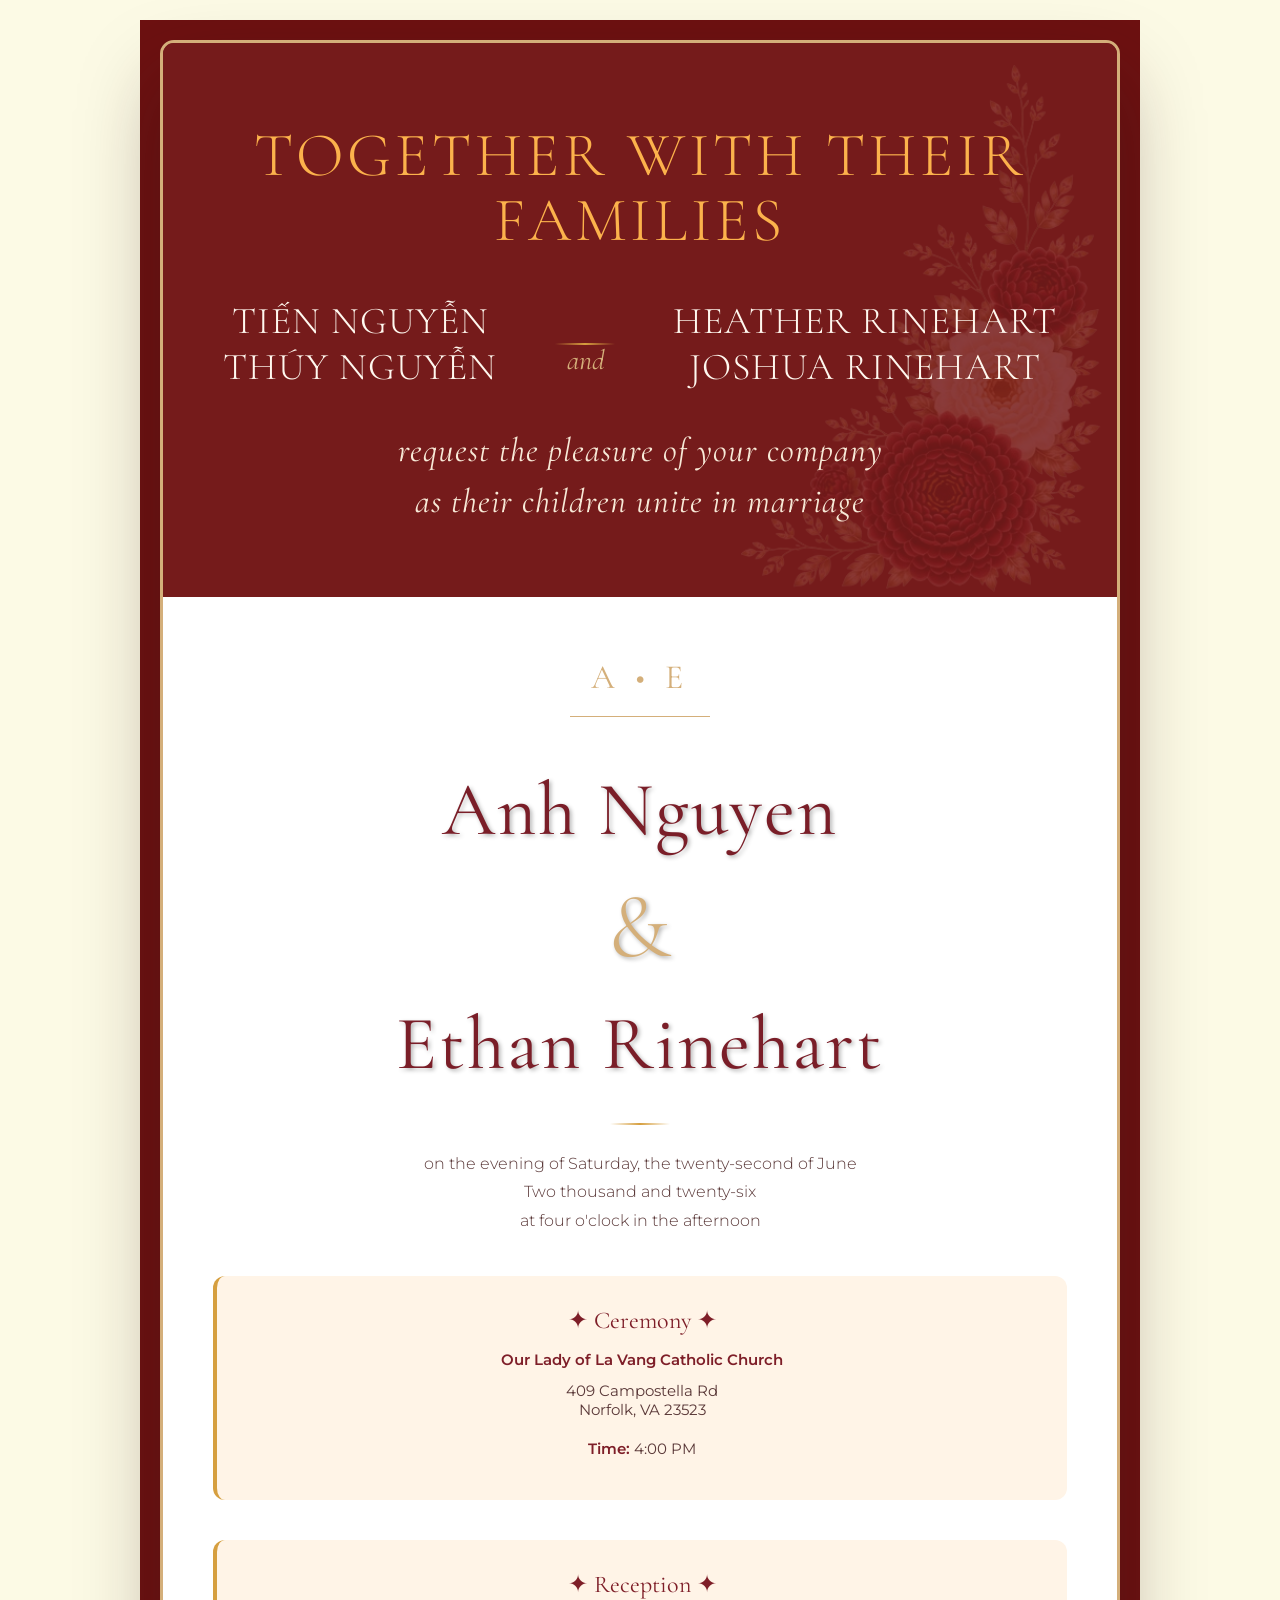
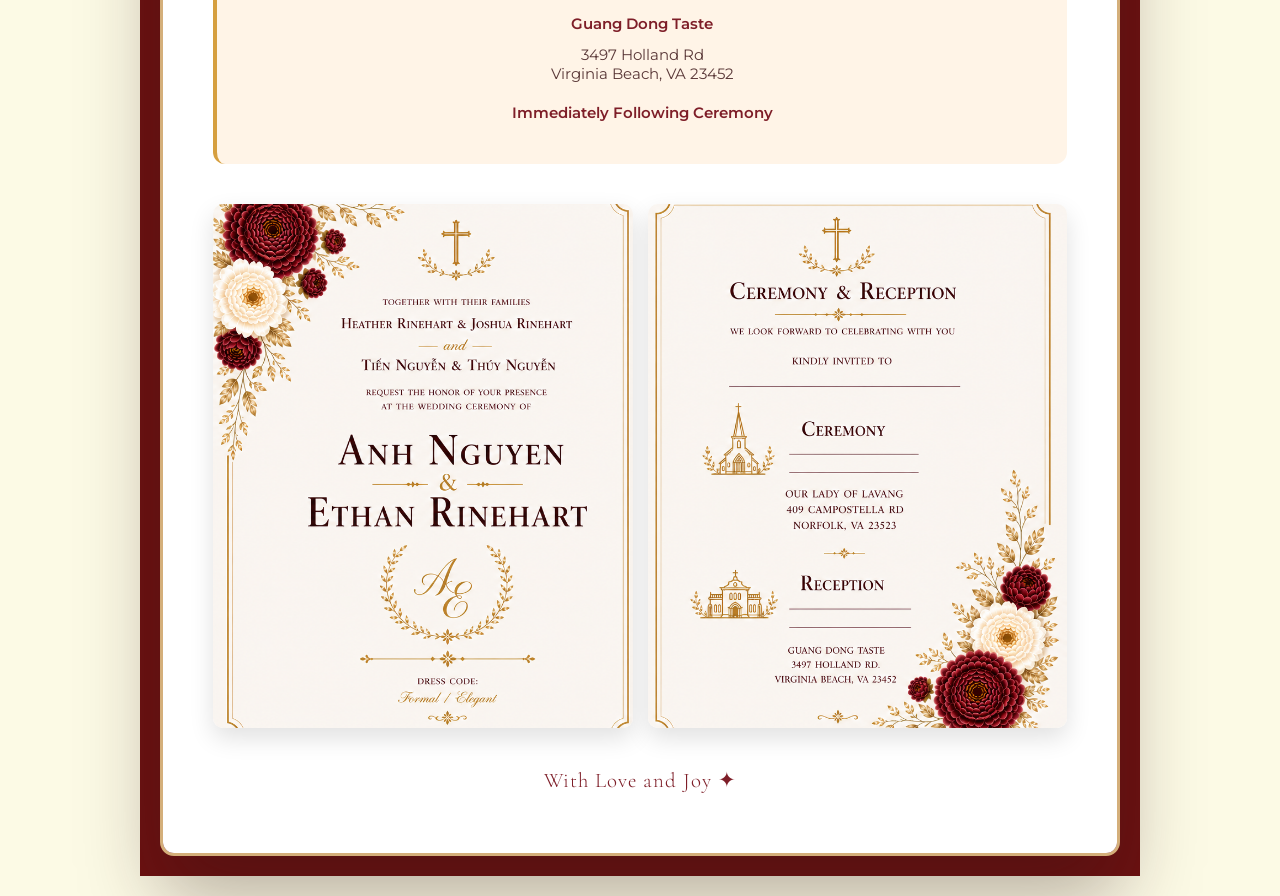
==== index.html @ ddb8f0ac "123123 Co-authored-by: Copilot <copilot@github.com>" ====
<!doctype html>
<html lang="en">
  <head>
    <meta charset="UTF-8" />
    <meta name="viewport" content="width=device-width, initial-scale=1.0" />
    <title>Wedding Invitation</title>
    <link
      href="https://fonts.googleapis.com/css2?family=Cormorant+Garamond:wght@300;400;600&family=Montserrat:wght@300;400&display=swap"
      rel="stylesheet"
    />
    <link rel="stylesheet" href="./css/style.css" />
  </head>
  <body>
    <div class="invitation-container">
      <!-- Header Section -->
      <div class="invitation">
        <div class="invitation-header">
          <div class="header-images">
            <img src="public/images/hoa.png" alt="Wedding Image 2" />
          </div>
          <p class="family-title">TOGETHER WITH THEIR FAMILIES</p>

          <div class="parents">
            <p>
              <span class="parent-name">Tiến Nguyễn</span> <br />
              <span class="parent-name">Thúy Nguyễn</span>
            </p>

            <div class="divider">and</div>
            <p>
              <span class="parent-name">Heather Rinehart</span> <br />
              <span class="parent-name">Joshua Rinehart</span>
            </p>
          </div>

          <p class="invite-text">
            request the pleasure of your company<br />
            as their children unite in marriage
          </p>
        </div>

        <!-- Main Content -->
        <div class="invitation-body">
          <div class="couple-section">
            <div class="monogram">A • E</div>

            <div class="ornament"></div>

            <div class="couple-names">
              Anh Nguyen
              <span class="and">&</span>
              Ethan Rinehart
            </div>
          </div>
          <div class="divider"></div>

          <p>
            on the evening of Saturday, the twenty-second of June<br />
            Two thousand and twenty-six<br />
            at four o'clock in the afternoon
          </p>

          <!-- Event Details Card -->
          <div class="event-details">
            <h3>✦ Ceremony ✦</h3>
            <div class="event-detail-item">
              <strong>Our Lady of La Vang Catholic Church</strong>
            </div>
            <div class="event-detail-item">
              409 Campostella Rd<br />
              Norfolk, VA 23523
            </div>
            <div class="event-detail-item" style="margin-top: 20px">
              <strong>Time:</strong> 4:00 PM
            </div>
          </div>

          <div class="event-details">
            <h3>✦ Reception ✦</h3>
            <div class="event-detail-item">
              <strong>Guang Dong Taste</strong>
            </div>
            <div class="event-detail-item">
              3497 Holland Rd<br />
              Virginia Beach, VA 23452
            </div>
            <div class="event-detail-item" style="margin-top: 20px">
              <strong>Immediately Following Ceremony</strong>
            </div>
          </div>

          <!-- Gallery Preview -->
          <div class="gallery-preview">
            <img src="public/images/thiep_chinh_p1.png" alt="Wedding Image 2" />
            <img src="public/images/thiep_chinh_p2.png" alt="Wedding Image 2" />
            <!-- <img src="public/images/thiep_chinh.png" alt="Wedding Image 2" /> -->
          </div>

          <!-- Footer Message -->
          <div class="footer-message">With Love and Joy ✦</div>
        </div>
      </div>
    </div>
  </body>
</html>
---- css/style.css ----
* {
  margin: 0;
  padding: 0;
  box-sizing: border-box;
}

body {
  font-family: 'Montserrat', sans-serif;
  background: rgb(252, 250, 229);
  min-height: 100vh;
  display: flex;
  justify-content: center;
  align-items: center;
  padding: 20px;
}

.invitation-container {
  max-width: 1000px;
  width: 100%;
  background: #6d1111;
  padding: 20px;
}
.invitation {
  box-shadow: 0 40px 80px rgba(49, 20, 20, 0.35);
  border-radius: 14px;
  overflow: hidden;
  animation: slideIn 0.8s ease;
  border: 3px solid #d4af7a;
}
.invitation-header {
  position: relative;
  background: #5c1a1b38 url('../public/images/hoa.png') no-repeat bottom right /
    contain;
  padding: 80px 60px 70px;
  text-align: center;
  overflow: hidden;
}

.invitation-header::before {
  content: '';
  position: absolute;
  inset: 0;
  background: rgba(119, 28, 29, 0.86);
  z-index: 1;
  pointer-events: none;
}

.invitation-header > * {
  position: relative;
  z-index: 2;
}
.invitation-header .header-images {
  display: none;
}

.family-title,
.parents,
.invite-text,
.divider {
  position: relative;
  z-index: 2;
}

/* heading */
.family-title {
  font-family: 'Cormorant Garamond', serif;
  font-size: 62px;
  font-weight: 300;
  letter-spacing: 4px;
  line-height: 1.05;
  color: #fcb24c;
  margin-bottom: 45px;
  text-transform: uppercase;
}

/* parents */
.parents {
  margin-bottom: 35px;
  display: flex;
  justify-content: space-evenly;
  align-items: center;
}

.parents p {
  margin: 0;
  color: #fff8ef;
  font-size: 38px;
  font-family: 'Cormorant Garamond', serif;
  font-weight: 300;
  letter-spacing: 1px;
  text-transform: uppercase;
}

/* and */
.divider {
  margin: 18px 0;
  color: #d4af7a;
  font-family: 'Cormorant Garamond', serif;
  font-size: 28px;
  font-style: italic;
}

/* invitation text */
.invite-text {
  margin: 0;
  color: #f7e9d7;
  font-family: 'Cormorant Garamond', serif;
  font-size: 34px;
  font-style: italic;
  line-height: 1.5;
  letter-spacing: 1px;
}
.invitation-body {
  background: #fff;
  padding: 60px 50px;
  text-align: center;
}

.invitation-body p {
  font-size: 1em;
  color: #5a3838;
  line-height: 1.8;
  margin-bottom: 25px;
  font-weight: 300;
}
.couple-section {
  text-align: center;
  position: relative;
}

.monogram {
  font-family: 'Cormorant Garamond', serif;
  font-size: 34px;
  letter-spacing: 6px;
  color: #d4af7a;
  margin-bottom: 18px;
}

.ornament {
  width: 140px;
  height: 1px;
  background: #d4af7a;
  margin: 0 auto 40px;
}

.couple-names {
  font-family: 'Cormorant Garamond', serif;
  font-size: 76px;
  line-height: 1.4;
  color: #7a1e28;
  text-shadow: 2px 2px 4px rgba(0, 0, 0, 0.3);
  letter-spacing: 2px;
  font-weight: 400;
}

.and {
  display: block;
  font-size: 58px;
  color: #d4af7a;
  margin: 15px 0;
}

/* .couple-names {
  font-family: 'Cormorant Garamond', serif;
  font-size: 4.5em;
  color: #7e1e28;
  font-weight: 400;
  margin: 35px 0;
  letter-spacing: 1px;
} */

.couple-names .and {
  font-size: 1.2em;
  font-weight: 300;
  margin: 0 10px;
}

.divider {
  width: 60px;
  height: 2px;
  background: linear-gradient(to right, transparent, #d69f3f, transparent);
  margin: 25px auto;
}

.event-details {
  margin: 40px 0;
  background: #fff4e7;
  padding: 30px;
  border-left: 4px solid #d69f3f;
  border-radius: 12px;
}

.event-details h3 {
  font-family: 'Cormorant Garamond', serif;
  font-size: 1.5em;
  color: #7e1e28;
  margin-bottom: 15px;
  font-weight: 400;
}

.event-detail-item {
  margin: 12px 0;
  color: #5a3838;
  font-size: 0.95em;
}

.event-detail-item strong {
  color: #7e1e28;
  font-weight: 600;
}

.gallery-preview {
  display: grid;
  grid-template-columns: repeat(2, 1fr);
  gap: 15px;
  margin: 40px 0;
}

.gallery-preview img {
  width: 100%;
  aspect-ratio: 4 / 5;
  object-fit: cover;
  border-radius: 10px;
  box-shadow: 0 10px 24px rgba(0, 0, 0, 0.12);
  transition: transform 0.3s ease;
}

.gallery-preview img:hover {
  transform: scale(1.05);
}

.rsvp-section {
  background: #7e1e28;
  color: #fff7eb;
  padding: 30px;
  margin-top: 40px;
  border-radius: 14px;
  text-align: center;
}

.rsvp-section p {
  color: #fff6e7;
  margin-bottom: 15px;
}

.rsvp-section a {
  display: inline-block;
  background: #d6a84e;
  color: #3b150f;
  padding: 12px 30px;
  text-decoration: none;
  border-radius: 999px;
  font-weight: 600;
  transition: all 0.3s ease;
}

.rsvp-section a:hover {
  background: #f0c875;
  transform: translateY(-2px);
  box-shadow: 0 5px 18px rgba(0, 0, 0, 0.22);
}

.footer-message {
  margin-top: 40px;
  font-family: 'Cormorant Garamond', serif;
  font-size: 1.3em;
  color: #7e1e28;
  font-weight: 300;
  letter-spacing: 1px;
}

@keyframes slideIn {
  from {
    opacity: 0;
    transform: translateY(30px);
  }
  to {
    opacity: 1;
    transform: translateY(0);
  }
}

@media (max-width: 900px) {
  .invitation-container {
    margin: 0 12px;
  }
}

@media (max-width: 700px) {
  .invitation-container {
    border: 2px solid #d4af7a;
  }

  .invitation-header {
    padding: 36px 22px 24px;
  }

  .invitation-header h2 {
    font-size: 2.2em;
  }

  .invitation-body {
    padding: 32px 22px;
  }

  .couple-names {
    font-size: 2.1em;
  }

  .event-details {
    padding: 24px;
    border-left-width: 3px;
  }

  .event-detail-item {
    font-size: 0.95em;
  }

  .gallery-preview {
    grid-template-columns: 1fr;
    gap: 14px;
    margin: 30px 0;
  }

  .gallery-preview img {
    height: auto;
    min-height: 180px;
    width: 100%;
  }
}

@media (max-width: 520px) {
  body {
    padding: 14px;
  }

  .invitation-container {
    border-radius: 16px;
  }

  .invitation-header {
    padding: 32px 18px 22px;
  }

  .invitation-header h2 {
    font-size: 1.9em;
  }

  .invitation-body {
    padding: 24px 18px 28px;
  }

  .couple-names {
    font-size: 1.85em;
  }

  .event-details {
    border-left-width: 2px;
  }

  .event-detail-item {
    font-size: 0.9em;
  }
}
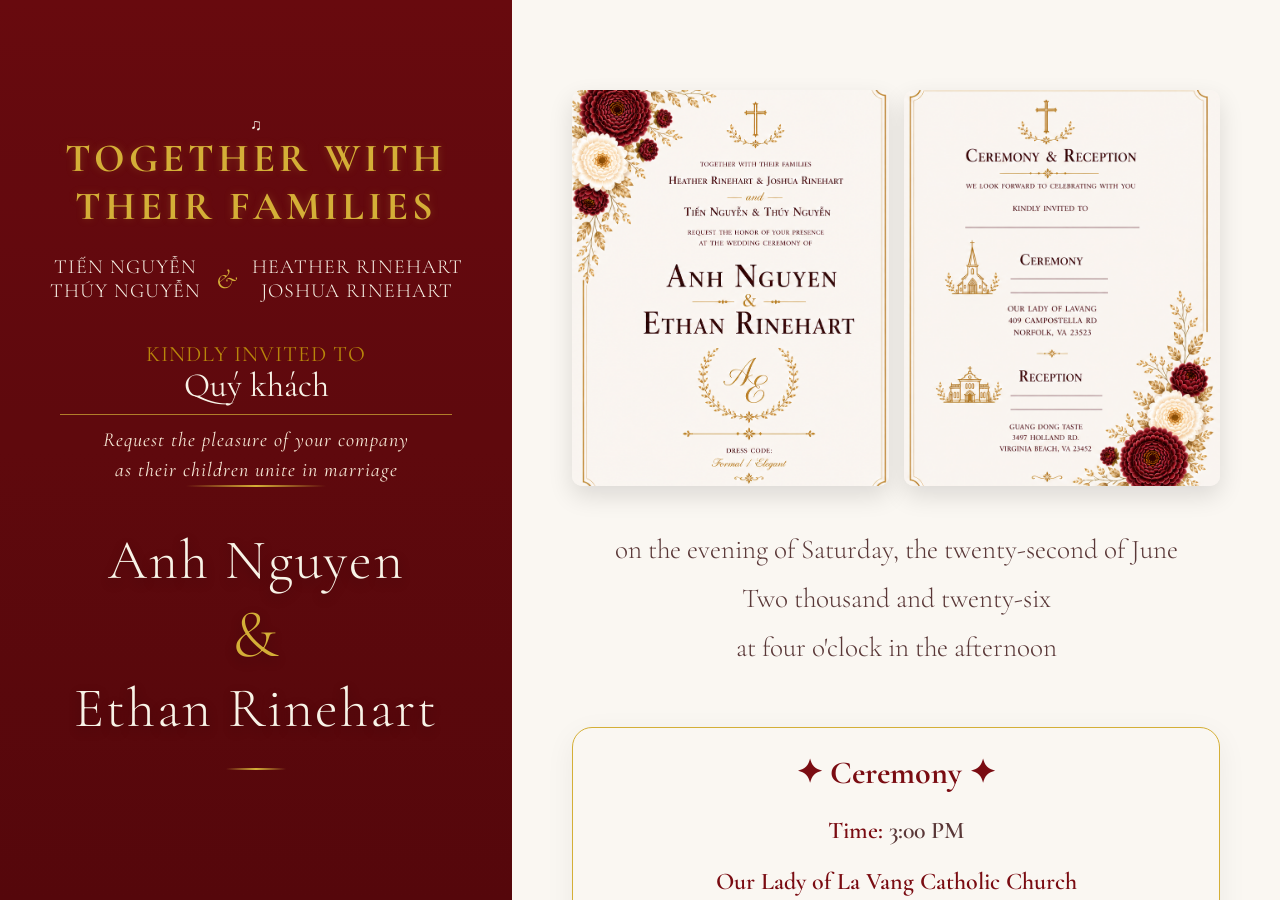
==== commit d4e73ffd: "có thiệp" ====
--- a/index.html
+++ b/index.html
@@ -12,37 +12,43 @@
   </head>
   <body>
     <div class="invitation-container">
-      <!-- Header Section -->
       <div class="invitation">
         <div class="invitation-header">
-          <div class="header-images">
-            <img src="public/images/hoa.png" alt="Wedding Image 2" />
+          <div>
+            <div class="music-player" id="musicBtn">♫</div>
+            <audio id="music" loop>
+              <source
+                src="./public/audio/athousandyears.mp3"
+                type="audio/mpeg"
+              />
+            </audio>
+            <p class="family-title">TOGETHER WITH THEIR FAMILIES</p>
           </div>
-          <p class="family-title">TOGETHER WITH THEIR FAMILIES</p>
-
+          <!-- <div class="header-images"> -->
+          <!-- <img src="public/images/bg.png" alt="Wedding Image 2" /> -->
+          <!-- </div> -->
           <div class="parents">
             <p>
               <span class="parent-name">Tiến Nguyễn</span> <br />
               <span class="parent-name">Thúy Nguyễn</span>
             </p>
 
-            <div class="divider">and</div>
+            <div class="divider">&</div>
             <p>
               <span class="parent-name">Heather Rinehart</span> <br />
               <span class="parent-name">Joshua Rinehart</span>
             </p>
           </div>
-
+          <div class="guest-section">
+            <p class="guest-label">KINDLY INVITED TO</p>
+            <div class="guest-name">mời ai đó</div>
+          </div>
           <p class="invite-text">
-            request the pleasure of your company<br />
+            Request the pleasure of your company<br />
             as their children unite in marriage
           </p>
-        </div>
-
-        <!-- Main Content -->
-        <div class="invitation-body">
           <div class="couple-section">
-            <div class="monogram">A • E</div>
+            <!-- <div class="monogram">A • E</div> -->
 
             <div class="ornament"></div>
 
@@ -51,10 +57,19 @@
               <span class="and">&</span>
               Ethan Rinehart
             </div>
+            <div class="divider"></div>
           </div>
-          <div class="divider"></div>
+        </div>
 
-          <p>
+        <!-- Main Content -->
+        <div class="invitation-body">
+          <!-- Gallery Preview -->
+          <div class="gallery-preview">
+            <img src="public/images/thiep_chinh_p1.png" alt="Wedding Image 2" />
+            <img src="public/images/thiep_chinh_p2.png" alt="Wedding Image 2" />
+          </div>
+
+          <p style="font-size: 1.7em; text-align: center">
             on the evening of Saturday, the twenty-second of June<br />
             Two thousand and twenty-six<br />
             at four o'clock in the afternoon
@@ -63,6 +78,9 @@
           <!-- Event Details Card -->
           <div class="event-details">
             <h3>✦ Ceremony ✦</h3>
+            <div class="event-detail-item" style="margin-top: 20px">
+              <strong>Time:</strong> 3:00 PM
+            </div>
             <div class="event-detail-item">
               <strong>Our Lady of La Vang Catholic Church</strong>
             </div>
@@ -70,13 +88,13 @@
               409 Campostella Rd<br />
               Norfolk, VA 23523
             </div>
-            <div class="event-detail-item" style="margin-top: 20px">
-              <strong>Time:</strong> 4:00 PM
-            </div>
           </div>
 
           <div class="event-details">
             <h3>✦ Reception ✦</h3>
+            <div class="event-detail-item" style="margin-top: 20px">
+              <strong>Time:</strong> 5:00 PM
+            </div>
             <div class="event-detail-item">
               <strong>Guang Dong Taste</strong>
             </div>
@@ -89,17 +107,50 @@
             </div>
           </div>
 
-          <!-- Gallery Preview -->
-          <div class="gallery-preview">
-            <img src="public/images/thiep_chinh_p1.png" alt="Wedding Image 2" />
-            <img src="public/images/thiep_chinh_p2.png" alt="Wedding Image 2" />
-            <!-- <img src="public/images/thiep_chinh.png" alt="Wedding Image 2" /> -->
-          </div>
-
           <!-- Footer Message -->
           <div class="footer-message">With Love and Joy ✦</div>
         </div>
       </div>
     </div>
   </body>
+  <script>
+    const params = new URLSearchParams(window.location.search);
+
+    const guest = params.get('guest') || 'Quý khách';
+
+    const photo = params.get('photo');
+
+    // tên khách
+    document.querySelector('.guest-name').innerHTML = guest;
+
+    // ảnh khách
+    if (photo) {
+      document.querySelectorAll('.gallery-preview img')[1].src =
+        `public/images/${photo}`;
+    }
+    const music = document.getElementById('music');
+    const btn = document.getElementById('musicBtn');
+
+    const startMusic = () => {
+      music.play();
+
+      btn.innerHTML = '♫';
+      btn.classList.add('playing');
+      btn.classList.remove('paused');
+
+      document.removeEventListener('click', startMusic);
+    };
+    document.addEventListener('click', startMusic);
+    btn.onclick = () => {
+      if (music.paused) {
+        music.play();
+        btn.innerHTML = '♫';
+        btn.classList.add('playing');
+      } else {
+        music.pause();
+        btn.innerHTML = '♪';
+        btn.classList.remove('playing');
+      }
+    };
+  </script>
 </html>
--- a/css/style.css
+++ b/css/style.css
@@ -3,54 +3,81 @@
   padding: 0;
   box-sizing: border-box;
 }
-
+@import url('https://fonts.googleapis.com/css2?family=Great+Vibes&display=swap');
 body {
+  position: relative;
   font-family: 'Montserrat', sans-serif;
-  background: rgb(252, 250, 229);
+  background: linear-gradient(180deg, #7a0c12 0%, #64080d 100%);
   min-height: 100vh;
   display: flex;
+  font-size: 16px;
   justify-content: center;
   align-items: center;
-  padding: 20px;
+  padding: 0;
 }
 
 .invitation-container {
-  max-width: 1000px;
+  max-width: 1280px;
   width: 100%;
-  background: #6d1111;
-  padding: 20px;
-}
+  height: 100vh;
+  background: white;
+  padding: 0;
+}
+
 .invitation {
-  box-shadow: 0 40px 80px rgba(49, 20, 20, 0.35);
-  border-radius: 14px;
+  position: relative;
+  display: grid;
+  grid-template-columns: 1fr 1.5fr;
+  width: 100%;
+  height: 100%;
   overflow: hidden;
   animation: slideIn 0.8s ease;
-  border: 3px solid #d4af7a;
 }
 .invitation-header {
+  background-image: url('../public/images/bg.png');
+  background: linear-gradient(rgb(122, 12, 17), rgb(100, 8, 13));
+  background-size: cover;
+  background-position: center;
+  background-repeat: no-repeat;
+
   position: relative;
-  background: #5c1a1b38 url('../public/images/hoa.png') no-repeat bottom right /
-    contain;
-  padding: 80px 60px 70px;
+  padding: 50px 60px 40px;
   text-align: center;
   overflow: hidden;
-}
-
+
+  display: flex;
+  flex-direction: column;
+  justify-content: center;
+  align-items: center;
+}
+
+.invitation-header > * {
+  position: relative;
+  z-index: 2;
+}
+
+/* .header-images {
+  position: absolute;
+  top: 0;
+  left: 0;
+  rotate: 180deg;
+  z-index: -1;
+  animation: 6s ease-in-out infinite;
+} */
+.layer-images {
+  position: absolute;
+  bottom: 0;
+  right: 0;
+  z-index: 4;
+  opacity: 0.8;
+}
 .invitation-header::before {
   content: '';
   position: absolute;
   inset: 0;
-  background: rgba(119, 28, 29, 0.86);
+  background: rgba(0, 0, 0, 0.15);
   z-index: 1;
   pointer-events: none;
-}
-
-.invitation-header > * {
-  position: relative;
-  z-index: 2;
-}
-.invitation-header .header-images {
-  display: none;
 }
 
 .family-title,
@@ -64,18 +91,21 @@
 /* heading */
 .family-title {
   font-family: 'Cormorant Garamond', serif;
-  font-size: 62px;
-  font-weight: 300;
+  font-size: 40px;
+  font-weight: 900;
   letter-spacing: 4px;
-  line-height: 1.05;
-  color: #fcb24c;
-  margin-bottom: 45px;
+  text-align: center;
+  line-height: 1.2;
+  color: #d4af37;
+  text-shadow: 0 0 8px rgba(212, 175, 55, 0.25);
+  margin-bottom: 25px;
   text-transform: uppercase;
 }
 
 /* parents */
 .parents {
-  margin-bottom: 35px;
+  margin-bottom: 20px;
+  white-space: nowrap;
   display: flex;
   justify-content: space-evenly;
   align-items: center;
@@ -83,18 +113,25 @@
 
 .parents p {
   margin: 0;
-  color: #fff8ef;
-  font-size: 38px;
+  color: #f8f3e7;
+  font-size: 20px;
   font-family: 'Cormorant Garamond', serif;
   font-weight: 300;
   letter-spacing: 1px;
   text-transform: uppercase;
+  flex: 1;
+}
+
+.parents .divider {
+  color: #d4af37;
+  flex: 0 0 auto;
+  margin: 0 15px;
 }
 
 /* and */
 .divider {
   margin: 18px 0;
-  color: #d4af7a;
+  color: #d4af37;
   font-family: 'Cormorant Garamond', serif;
   font-size: 28px;
   font-style: italic;
@@ -105,23 +142,28 @@
   margin: 0;
   color: #f7e9d7;
   font-family: 'Cormorant Garamond', serif;
-  font-size: 34px;
+  font-size: 20px;
   font-style: italic;
   line-height: 1.5;
   letter-spacing: 1px;
 }
 .invitation-body {
-  background: #fff;
-  padding: 60px 50px;
+  background: #faf7f2;
+  padding: 50px 60px;
   text-align: center;
+  overflow-y: auto;
+  display: flex;
+  flex-direction: column;
 }
 
 .invitation-body p {
+  display: block;
   font-size: 1em;
   color: #5a3838;
   line-height: 1.8;
   margin-bottom: 25px;
   font-weight: 300;
+  font-family: 'Cormorant Garamond', serif;
 }
 .couple-section {
   text-align: center;
@@ -132,31 +174,31 @@
   font-family: 'Cormorant Garamond', serif;
   font-size: 34px;
   letter-spacing: 6px;
-  color: #d4af7a;
+  color: #d4af37;
   margin-bottom: 18px;
 }
 
 .ornament {
   width: 140px;
-  height: 1px;
-  background: #d4af7a;
+  height: 2px;
+  background: linear-gradient(to right, transparent, #d4af37, transparent);
   margin: 0 auto 40px;
 }
 
 .couple-names {
   font-family: 'Cormorant Garamond', serif;
-  font-size: 76px;
-  line-height: 1.4;
-  color: #7a1e28;
-  text-shadow: 2px 2px 4px rgba(0, 0, 0, 0.3);
+  font-size: 56px;
+  line-height: 1.2;
+  color: #f8f3e7;
+  text-shadow: 0 4px 12px rgba(0, 0, 0, 0.25);
   letter-spacing: 2px;
-  font-weight: 400;
+  font-weight: 300;
 }
 
 .and {
   display: block;
-  font-size: 58px;
-  color: #d4af7a;
+  font-size: 80px;
+  color: #d4af37;
   margin: 15px 0;
 }
 
@@ -169,43 +211,101 @@
   letter-spacing: 1px;
 } */
 
+.guest-section {
+  /* margin: 45px auto 30px; */
+  margin: 20px auto 10px;
+  width: 100%;
+  max-width: 500px;
+  text-align: center;
+}
+
+.guest-label {
+  font-family: 'Cormorant Garamond', serif;
+  font-size: 22px;
+  color: #b8860b;
+  line-height: 1;
+  letter-spacing: 1px;
+}
+.music-player {
+  color: #f8f3e7;
+}
+
+.music-player.paused {
+  opacity: 0.35;
+  animation: none;
+}
+
+.music-player.playing {
+  opacity: 0.95;
+  animation: spinMusic 8s linear infinite;
+}
+
+@keyframes spinMusic {
+  from {
+    transform: rotate(0deg);
+  }
+  to {
+    transform: rotate(360deg);
+  }
+}
+.guest-name {
+  font-family: 'Cormorant Garamond', serif;
+  font-size: 34px;
+  color: #f8f3e7;
+
+  border-bottom: 1px solid rgba(212, 175, 55, 0.7);
+
+  padding-bottom: 8px;
+
+  min-height: 35px;
+}
 .couple-names .and {
   font-size: 1.2em;
   font-weight: 300;
   margin: 0 10px;
 }
 
-.divider {
+.couple-section .divider {
   width: 60px;
   height: 2px;
-  background: linear-gradient(to right, transparent, #d69f3f, transparent);
+  background: linear-gradient(to right, transparent, #d4af37, transparent);
   margin: 25px auto;
 }
 
 .event-details {
-  margin: 40px 0;
-  background: #fff4e7;
-  padding: 30px;
-  border-left: 4px solid #d69f3f;
-  border-radius: 12px;
+  margin: 30px 0;
+  background: transparent;
+  padding: 25px;
+  border: 1px solid #d4af37;
+  border-radius: 20px;
+  box-shadow: 0 8px 30px rgba(0, 0, 0, 0.06);
+  transition: all 0.3s ease;
+}
+
+.event-details:hover {
+  box-shadow: 0 12px 40px rgba(212, 175, 55, 0.12);
 }
 
 .event-details h3 {
   font-family: 'Cormorant Garamond', serif;
-  font-size: 1.5em;
-  color: #7e1e28;
+  font-size: 2em;
+
+  color: #7a0c12;
   margin-bottom: 15px;
-  font-weight: 400;
+  font-weight: 900;
 }
 
 .event-detail-item {
   margin: 12px 0;
   color: #5a3838;
-  font-size: 0.95em;
+  font-size: 1.5em;
+  font-weight: 600;
+  font-family: 'Cormorant Garamond', serif;
+  line-height: 1.6;
 }
 
 .event-detail-item strong {
-  color: #7e1e28;
+  color: #7a0c12;
   font-weight: 600;
 }
 
@@ -229,50 +329,44 @@
   transform: scale(1.05);
 }
 
-.rsvp-section {
-  background: #7e1e28;
-  color: #fff7eb;
-  padding: 30px;
-  margin-top: 40px;
-  border-radius: 14px;
-  text-align: center;
-}
-
-.rsvp-section p {
-  color: #fff6e7;
-  margin-bottom: 15px;
-}
-
-.rsvp-section a {
-  display: inline-block;
-  background: #d6a84e;
-  color: #3b150f;
-  padding: 12px 30px;
-  text-decoration: none;
-  border-radius: 999px;
-  font-weight: 600;
-  transition: all 0.3s ease;
-}
-
-.rsvp-section a:hover {
-  background: #f0c875;
-  transform: translateY(-2px);
-  box-shadow: 0 5px 18px rgba(0, 0, 0, 0.22);
-}
-
 .footer-message {
-  margin-top: 40px;
   font-family: 'Cormorant Garamond', serif;
   font-size: 1.3em;
-  color: #7e1e28;
-  font-weight: 300;
-  letter-spacing: 1px;
-}
-
+  color: #7a0c12;
+  margin-top: 30px;
+  font-weight: 400;
+  letter-spacing: 2px;
+}
+/* Luxury scrollbar */
+.invitation-body::-webkit-scrollbar {
+  width: 10px;
+}
+
+.invitation-body::-webkit-scrollbar-track {
+  background: rgba(212, 175, 55, 0.08);
+  border-radius: 20px;
+}
+
+.invitation-body::-webkit-scrollbar-thumb {
+  background: linear-gradient(180deg, #e5c76b 0%, #d4af37 50%, #b88a1b 100%);
+  border-radius: 20px;
+  border: 2px solid #faf7f2;
+}
+
+.invitation-body::-webkit-scrollbar-thumb:hover {
+  background: linear-gradient(180deg, #f2d57a 0%, #d4af37 50%, #9c7415 100%);
+}
+
+/* Firefox */
+.invitation-body {
+  scrollbar-width: thin;
+  scrollbar-color: #d4af37 rgba(212, 175, 55, 0.08);
+}
+/* Animations */
 @keyframes slideIn {
   from {
     opacity: 0;
-    transform: translateY(30px);
+    transform: translateY(20px);
   }
   to {
     opacity: 1;
@@ -280,85 +374,183 @@
   }
 }
 
+@keyframes floating {
+  0%,
+  100% {
+    transform: translateY(0px);
+  }
+  50% {
+    transform: translateY(-20px);
+  }
+}
+/* Tablet + Mobile */
 @media (max-width: 900px) {
+  body {
+    align-items: flex-start;
+    font-size: 14px;
+  }
+
   .invitation-container {
-    margin: 0 12px;
-  }
-}
-
-@media (max-width: 700px) {
-  .invitation-container {
-    border: 2px solid #d4af7a;
-  }
-
+    height: auto;
+    min-height: 100vh;
+  }
+
+  .invitation {
+    grid-template-columns: 1fr;
+    height: auto;
+  }
+
+  /* left panel */
   .invitation-header {
-    padding: 36px 22px 24px;
-  }
-
-  .invitation-header h2 {
-    font-size: 2.2em;
-  }
-
+    min-height: auto;
+    padding: 60px 25px;
+  }
+
+  .family-title {
+    font-size: 34px;
+    letter-spacing: 2px;
+    margin-bottom: 20px;
+  }
+
+  .parents {
+    flex-direction: column;
+    gap: 12px;
+    white-space: normal;
+    margin-bottom: 20px;
+  }
+
+  .parents p {
+    font-size: 24px;
+    line-height: 1.2;
+    text-transform: uppercase;
+  }
+
+  .parents .divider {
+    margin: 0;
+    font-size: 24px;
+    text-transform: uppercase;
+  }
+
+  .invite-text {
+    font-size: 22px;
+    line-height: 1.4;
+  }
+
+  .couple-section {
+    margin-top: 30px;
+  }
+
+  .couple-names {
+    font-size: 48px;
+    line-height: 1.25;
+  }
+
+  .and {
+    font-size: 60px;
+    margin: 8px 0;
+  }
+
+  .guest-label {
+    font-size: 16px;
+    letter-spacing: 2px;
+  }
+
+  .guest-name {
+    font-size: 28px;
+  }
+
+  /* decorative flower */
+  .layer-images {
+    width: 180px;
+    opacity: 0.25;
+  }
+
+  .layer-images img {
+    width: 100%;
+  }
+
+  /* right panel */
   .invitation-body {
-    padding: 32px 22px;
-  }
-
-  .couple-names {
-    font-size: 2.1em;
-  }
-
-  .event-details {
-    padding: 24px;
-    border-left-width: 3px;
-  }
-
-  .event-detail-item {
-    font-size: 0.95em;
+    height: auto;
+    overflow: visible;
+    padding: 30px 20px 50px;
   }
 
   .gallery-preview {
     grid-template-columns: 1fr;
-    gap: 14px;
-    margin: 30px 0;
+    gap: 20px;
+    margin: 25px 0;
+  }
+
+  .event-details {
+    padding: 20px;
+    margin: 20px 0;
+  }
+
+  .event-details h3 {
+    font-size: 30px;
+  }
+
+  .event-detail-item {
+    font-size: 24px;
+    line-height: 1.4;
+  }
+
+  .footer-message {
+    margin-top: 20px;
+    font-size: 22px;
+  }
+
+  /* scrollbar mobile hide */
+  .invitation-body::-webkit-scrollbar {
+    display: none;
+  }
+}
+
+/* Small phones */
+@media (max-width: 480px) {
+  .invitation-header {
+    padding: 45px 18px;
+  }
+
+  .family-title {
+    font-size: 26px;
+    line-height: 1.25;
+  }
+
+  .parents p {
+    font-size: 18px;
+  }
+
+  .invite-text {
+    font-size: 18px;
+  }
+
+  .couple-names {
+    font-size: 38px;
+  }
+
+  .and {
+    font-size: 48px;
+  }
+
+  .guest-name {
+    font-size: 22px;
+  }
+
+  .layer-images {
+    width: 130px;
+  }
+
+  .event-details h3 {
+    font-size: 24px;
+  }
+
+  .event-detail-item {
+    font-size: 18px;
   }
 
   .gallery-preview img {
-    height: auto;
-    min-height: 180px;
-    width: 100%;
-  }
-}
-
-@media (max-width: 520px) {
-  body {
-    padding: 14px;
-  }
-
-  .invitation-container {
-    border-radius: 16px;
-  }
-
-  .invitation-header {
-    padding: 32px 18px 22px;
-  }
-
-  .invitation-header h2 {
-    font-size: 1.9em;
-  }
-
-  .invitation-body {
-    padding: 24px 18px 28px;
-  }
-
-  .couple-names {
-    font-size: 1.85em;
-  }
-
-  .event-details {
-    border-left-width: 2px;
-  }
-
-  .event-detail-item {
-    font-size: 0.9em;
-  }
-}
+    border-radius: 8px;
+  }
+}
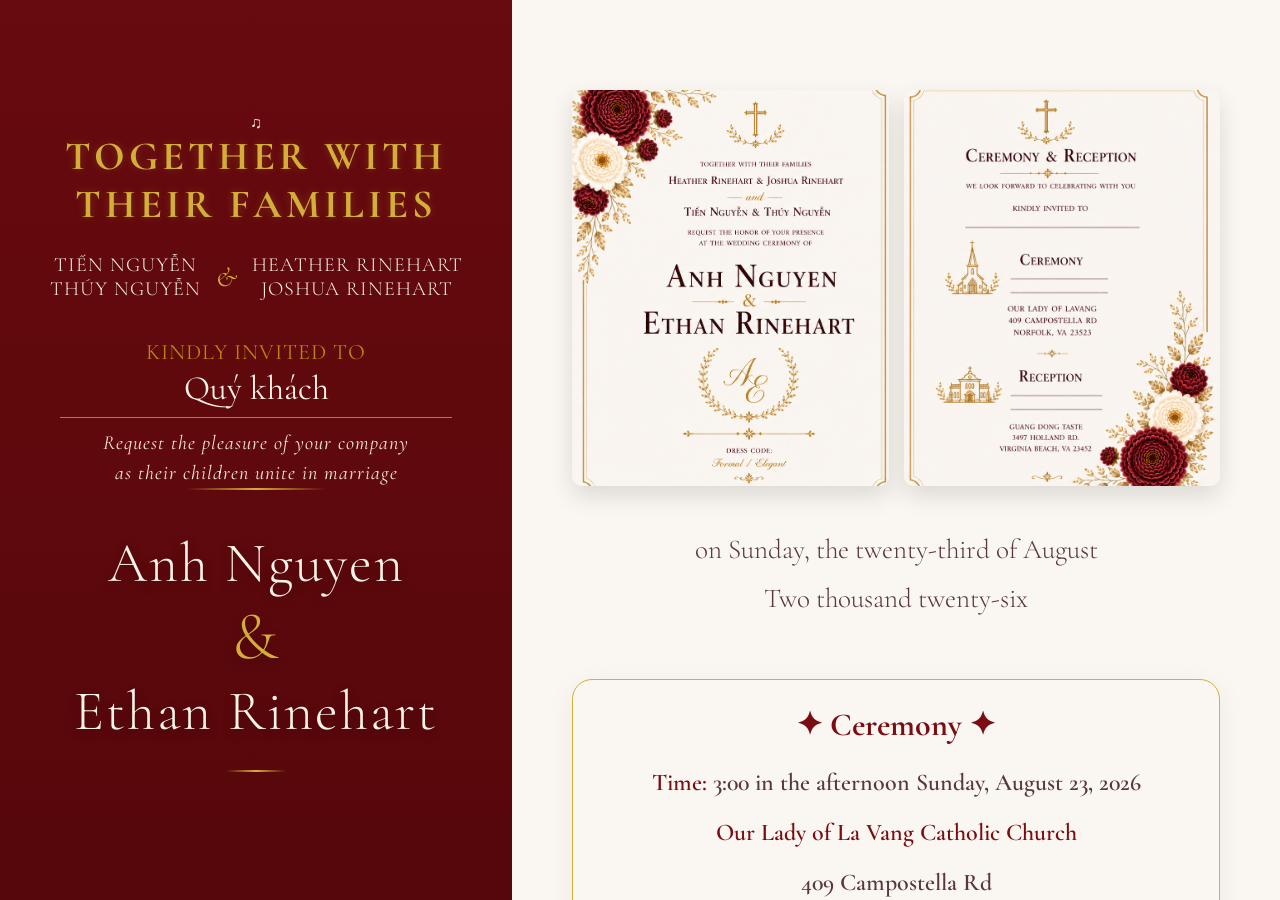
==== commit c30839d5: "ok" ====
--- a/index.html
+++ b/index.html
@@ -70,16 +70,17 @@
           </div>
 
           <p style="font-size: 1.7em; text-align: center">
-            on the evening of Saturday, the twenty-second of June<br />
-            Two thousand and twenty-six<br />
-            at four o'clock in the afternoon
+            on Sunday, the twenty-third of August
+            <br />
+            Two thousand twenty-six
           </p>
 
           <!-- Event Details Card -->
           <div class="event-details">
             <h3>✦ Ceremony ✦</h3>
             <div class="event-detail-item" style="margin-top: 20px">
-              <strong>Time:</strong> 3:00 PM
+              <strong>Time:</strong> 3:00 in the afternoon Sunday, August 23,
+              2026
             </div>
             <div class="event-detail-item">
               <strong>Our Lady of La Vang Catholic Church</strong>
@@ -93,7 +94,8 @@
           <div class="event-details">
             <h3>✦ Reception ✦</h3>
             <div class="event-detail-item" style="margin-top: 20px">
-              <strong>Time:</strong> 5:00 PM
+              <strong>Time:</strong> 5:00 in the afternoon Sunday, August 23,
+              2026
             </div>
             <div class="event-detail-item">
               <strong>Guang Dong Taste</strong>
--- a/css/style.css
+++ b/css/style.css
@@ -223,6 +223,7 @@
   font-family: 'Cormorant Garamond', serif;
   font-size: 22px;
   color: #b8860b;
+  margin-bottom: 5px;
   line-height: 1;
   letter-spacing: 1px;
 }
